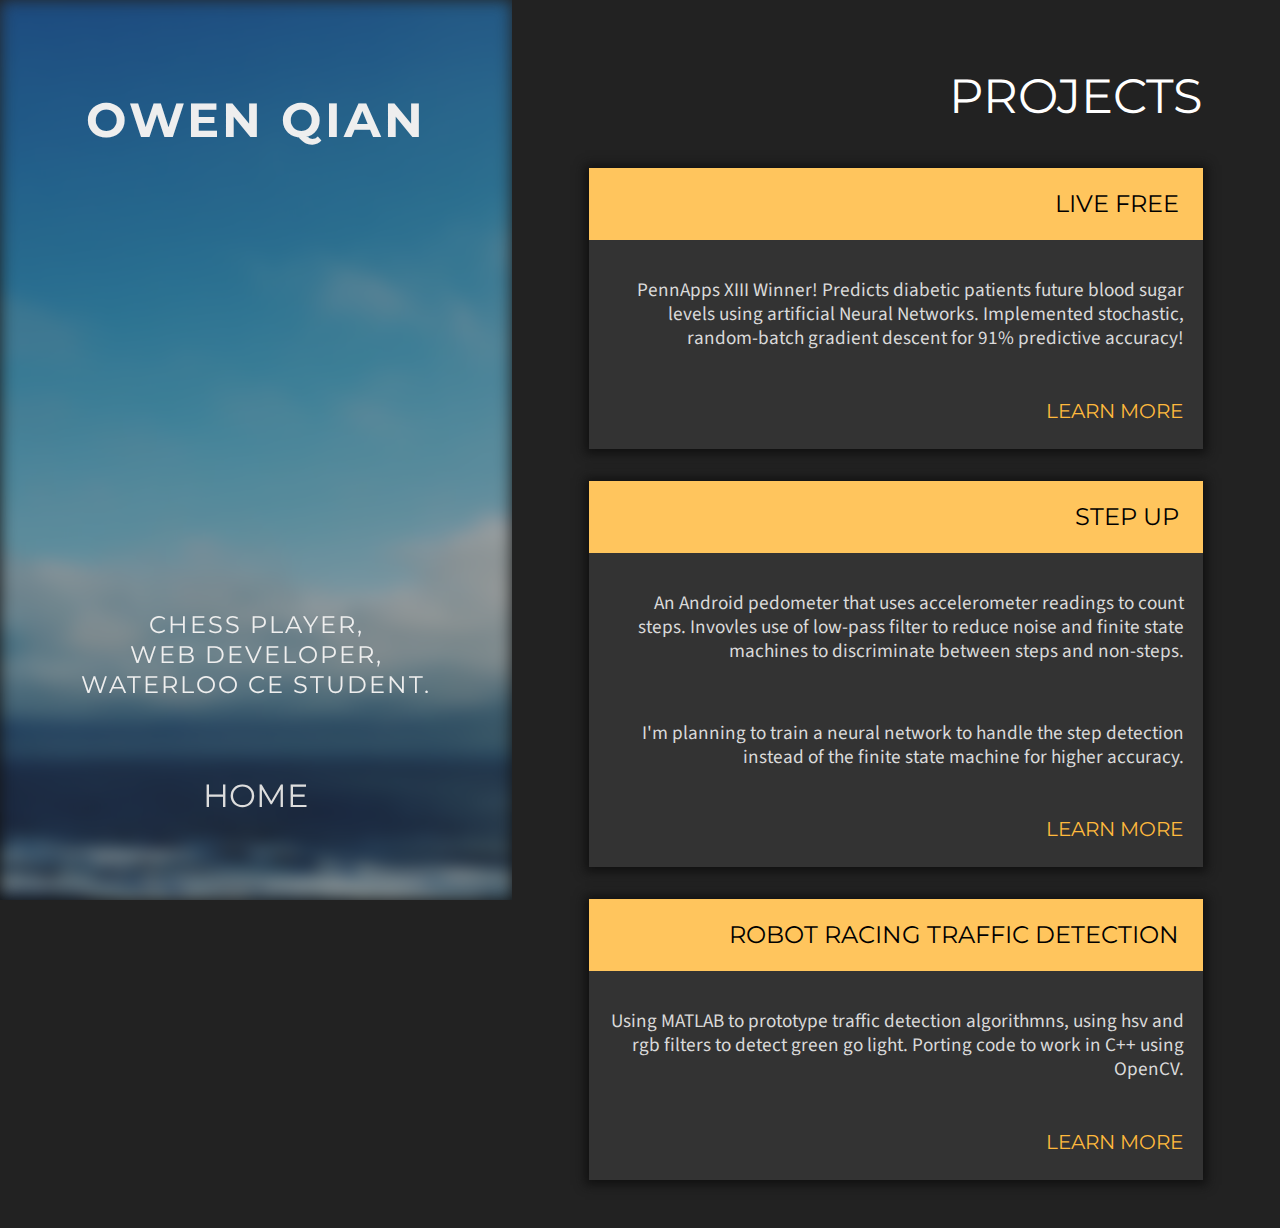
==== projects/index.html @ 70a14898 "added stepup, RR and updated both index.html" ====
<!doctype html>

<html>

    <head>
    <title>Owen Qian</title>
        
    <meta charset="utf-8">
    <meta http-equiv="X-UA-Compatible" content="IE=Edge">
    <meta name="viewport" content="width=device-width, initial-scale=1, maximum-scale=1, user-scalable=0">
    
    <link href="assets/images/favicon.png" rel="icon" type="image/png">
    <link href='https://fonts.googleapis.com/css?family=Montserrat:400,700|Source+Sans+Pro' rel='stylesheet' type='text/css'>
    <link href="global.css" rel="stylesheet">
    <link href="octicons/octicons.css" rel="stylesheet">
    </head>

    <body>
        
    <!-- scripts -->
    <script src="https://code.jquery.com/jquery-2.2.0.js"></script>
    <script src="script.js"></script>
       
    <!-- content -->
    <header>
        <div id="header-bg"></div>
        <h1 class="main-title">Owen Qian</h1>
        <section id="subheader">
            <h2>Chess player,<br> web developer, <br>Waterloo CE student.</h2>
            <nav>
                <ul>
                    <li><a href="http://owenqian.me">Home</a></li>
                </ul>
            </nav>
        </section>
    </header>
    <main>
    <section id="projects" class="info project-info">
        <h1>projects</h1>
        <div class="projects-container">
            <article id="project-1">
            <h2>Live Free</h2>
	    <p>PennApps XIII Winner! Predicts diabetic patients future blood sugar levels using artificial Neural Networks. Implemented stochastic, random-batch gradient descent for 91% predictive accuracy! </p>
            <a href="http://devpost.com/software/live-free" class="more">Learn More</a>
            </article>
            <article id="project-2">
            <h2>Step Up</h2>
            <p>An Android pedometer that uses accelerometer readings to count steps. Invovles use of low-pass filter to reduce noise and finite state machines to discriminate between steps and non-steps.</p>
	    <p>I'm planning to train a neural network to handle the step detection instead of the finite state machine for higher accuracy.</p>
            <a href="/projects/step_up.html" class="more">Learn More</a>
            </article>
		<article id="project-2">
			<h2>Robot Racing Traffic Detection</h2>
			<p>Using MATLAB to prototype traffic detection algorithmns, using hsv and rgb filters to detect green go light. Porting code to work in C++ using OpenCV.</p>
			<a href="/projects/RR.html" class="more">Learn more</a>
		</article>
        </div>
    </section>
    </main>
    </body>
</html>
---- projects/global.css ----
/* ---- STANDARD STYLING ---- */

html, body{
    background:#222;
    font:100%/150% 'Source Sans Pro', 'Helvetica', sans-serif;
    color:#dadada;
    text-align:right;
    width:100%;
    height:100%;
    padding:0;
    border:0;
    margin:0;
    overflow-x:hidden;
    overflow-y: auto;
    word-break: break-word;
    vertical-align: baseline;
}

main, section, article, header, footer, nav, aside, figure{ display:block;}

h1{
    font:300%/100% 'Montserrat', 'Source Sans Pro', 'Helvetica', sans-serif;
    color:#fff;
    text-transform: uppercase;
    text-align:right;
    padding:0.5em 0;
    margin:0.5em 0;
}

h2{ font:150%/100% 'Montserrat', 'Source Sans Pro', 'Helvetica', sans-serif;}

h3{ font:125%/150% 'Montserrat', 'Source Sans Pro', 'Helvetica', sans-serif}

p{ font-size:120%;}

a{
    color: #EDC063;
    text-decoration: none;
    text-transform: uppercase;
}

a:hover{ color:#EDCC94;}

/* --- HEADER --- */

header{
    position:fixed;
    top:0; left:0; 
    width:40%;
    height:100vh;
    background:linear-gradient(transparent, rgba(0,0,0,0.5));
    color:#eee;
    overflow:hidden;
    z-index:99;
}

#header-bg{
    position:absolute;
    width:100%; height:100%;
    background:right top/cover fixed no-repeat url('blueskies.jpg');
    -webkit-filter:blur(0);
    filter:blur(0);
    transition: all 0.5s ease-in-out;
    z-index:1;
}

#header-bg:before{
    position:absolute;
    left: 0;
    top:0;
    width:100%;
    height:100%;
    content:'';
    background:rgba(0,0,0,0.3);
    z-index:99; 
}

header:hover #header-bg{
    -webkit-filter:blur(8px);
    filter:blur(8px);
    transition: all 0.5s ease-in-out;
}

.main-title{
    position:relative;
    font-weight:700;
    padding:1.5em 0;
    color:#eee;
    letter-spacing:3px;
    text-align:center;
    text-transform: uppercase;
    z-index:99;
}

#subheader{
    position:absolute;
    bottom:0;
    width:100%;
    max-height:75vh;
    padding:3em 0;
    z-index: 99;
}

#subheader h2{
    line-height:125%;
    padding:1.5em;
    color:#eee;
    letter-spacing:2px;
    text-align:center;
    text-transform:uppercase;
}

/* ---- SITE NAVIGATION ---- */

nav{ width:100%; z-index:999;}

nav ul{
    display:block;
    width:70%;
    list-style:none;
    text-align:center;
    padding:0;
    margin:1em auto;
}

nav li{ display:inline-block; width:15em; margin:1em;}

nav a{
    display: inline-block;
    font:200%/150% 'Montserrat', 'Source Sans Pro', 'Helvetica', sans-serif;
    color:#ddd;
}

nav a:hover{ color:#fff;}

/* ---- LAYOUT ---- */

main{    
    position:absolute;
    top:0; right:0;
    width:60%;
    height:auto;
}

.info, #footer-content{
    position:relative;
    width:80%;
    margin:2em auto 3em auto; 
    z-index: 1;
}

/* -- about -- */

#about-content{ min-height:15em;}

.about-img{
    position:relative;
    float:right;
    width:12em;
    height:15em;
    margin:0 0 1em 1em;
}

/* -- blog and programming -- */

.blog-info{ margin:3em auto;}

.project-info{ margin:3em auto;}

article{
    background:#333;
    padding:0 0 1em 0;
    margin:1em auto 2em auto;
    box-shadow: 0 1px 10px 4px #111;
}

article h2{
    color:#000;
    text-transform: uppercase;
    background:#ffc55d;
    padding:1em;
    margin:0;
}

article p{ padding:1em;}

.more{
    display:block;
    padding:0.5em;
    margin:0 0.5em;
    font:125%/120% 'Montserrat', 'Source Sans Pro', 'Helvetica', sans-serif;
    color:#ffb93d;
}

.more:hover{ color:#ffc55d;}

/* -- footer -- */

footer{ width:100%; text-align:center;}

footer h1{ color:#fff;}

#footer-content .mega-octicon{ font-size:64px;}

.icon-with-info{
    display:inline-block;
    width:100px;
    padding:0 1em;
    margin:1em;
    font-family: 'Montserrat', 'Source Sans Pro', 'Helvetica', sans-serif;
    text-align:center;
    text-transform:capitalize;
}

.icon-desc{ display:block;}

/* ---- BLOG/PROJECT POST CONTENT ---- */

.post-content{
    position: relative;
    width:80%;
    text-align: left;
    padding-bottom:1em;
    margin:0 auto;
}

.post-content h1{
    font-size: 200%;
    text-align: left;
    text-transform: none;
    padding:1em 0;
    margin:1em 0 0.5em 0;
}

.post-info{ position:relative; top:0; font-size: 110%;}

.post-info h2{ font-size: 125%; padding:0 0 0.5em 0; margin:0;}

.post-tags{ color: #ffc55d; }

.post-tags:hover{ color:#6495ed; }

.post-content p{ line-height:150%; text-align: left;}
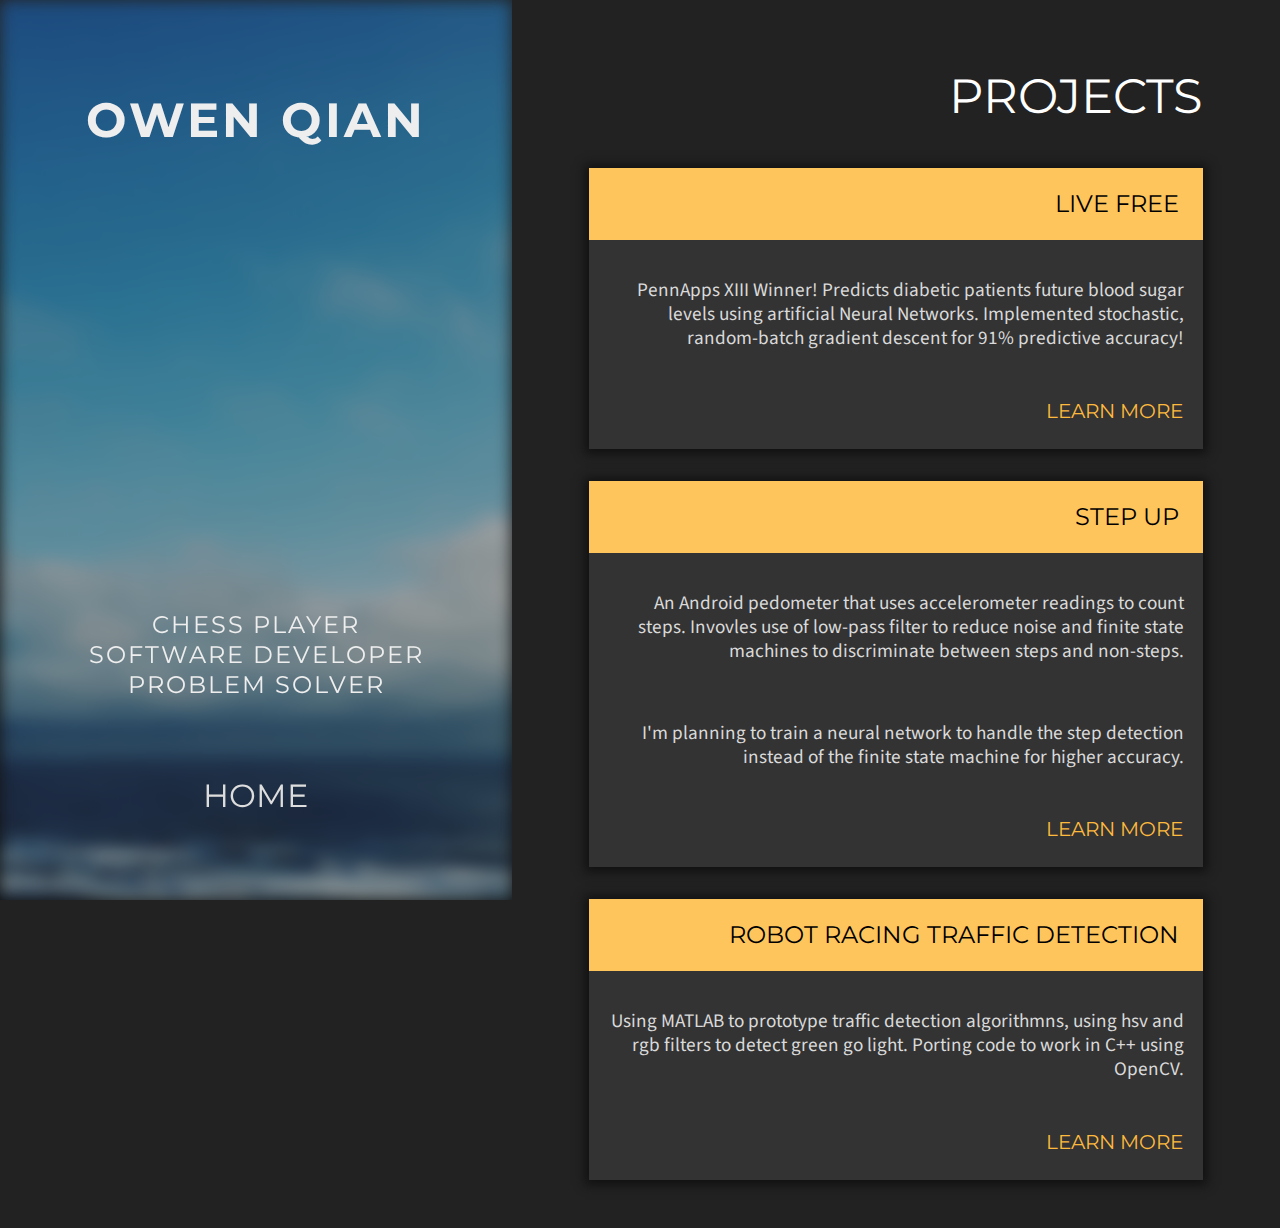
==== commit c546a615: "Updated RR page and fixed font" ====
--- a/projects/index.html
+++ b/projects/index.html
@@ -26,7 +26,7 @@
         <div id="header-bg"></div>
         <h1 class="main-title">Owen Qian</h1>
         <section id="subheader">
-            <h2>Chess player,<br> web developer, <br>Waterloo CE student.</h2>
+            <h2>Chess player<br> Software Developer<br>Problem Solver</h2>
             <nav>
                 <ul>
                     <li><a href="http://owenqian.me">Home</a></li>
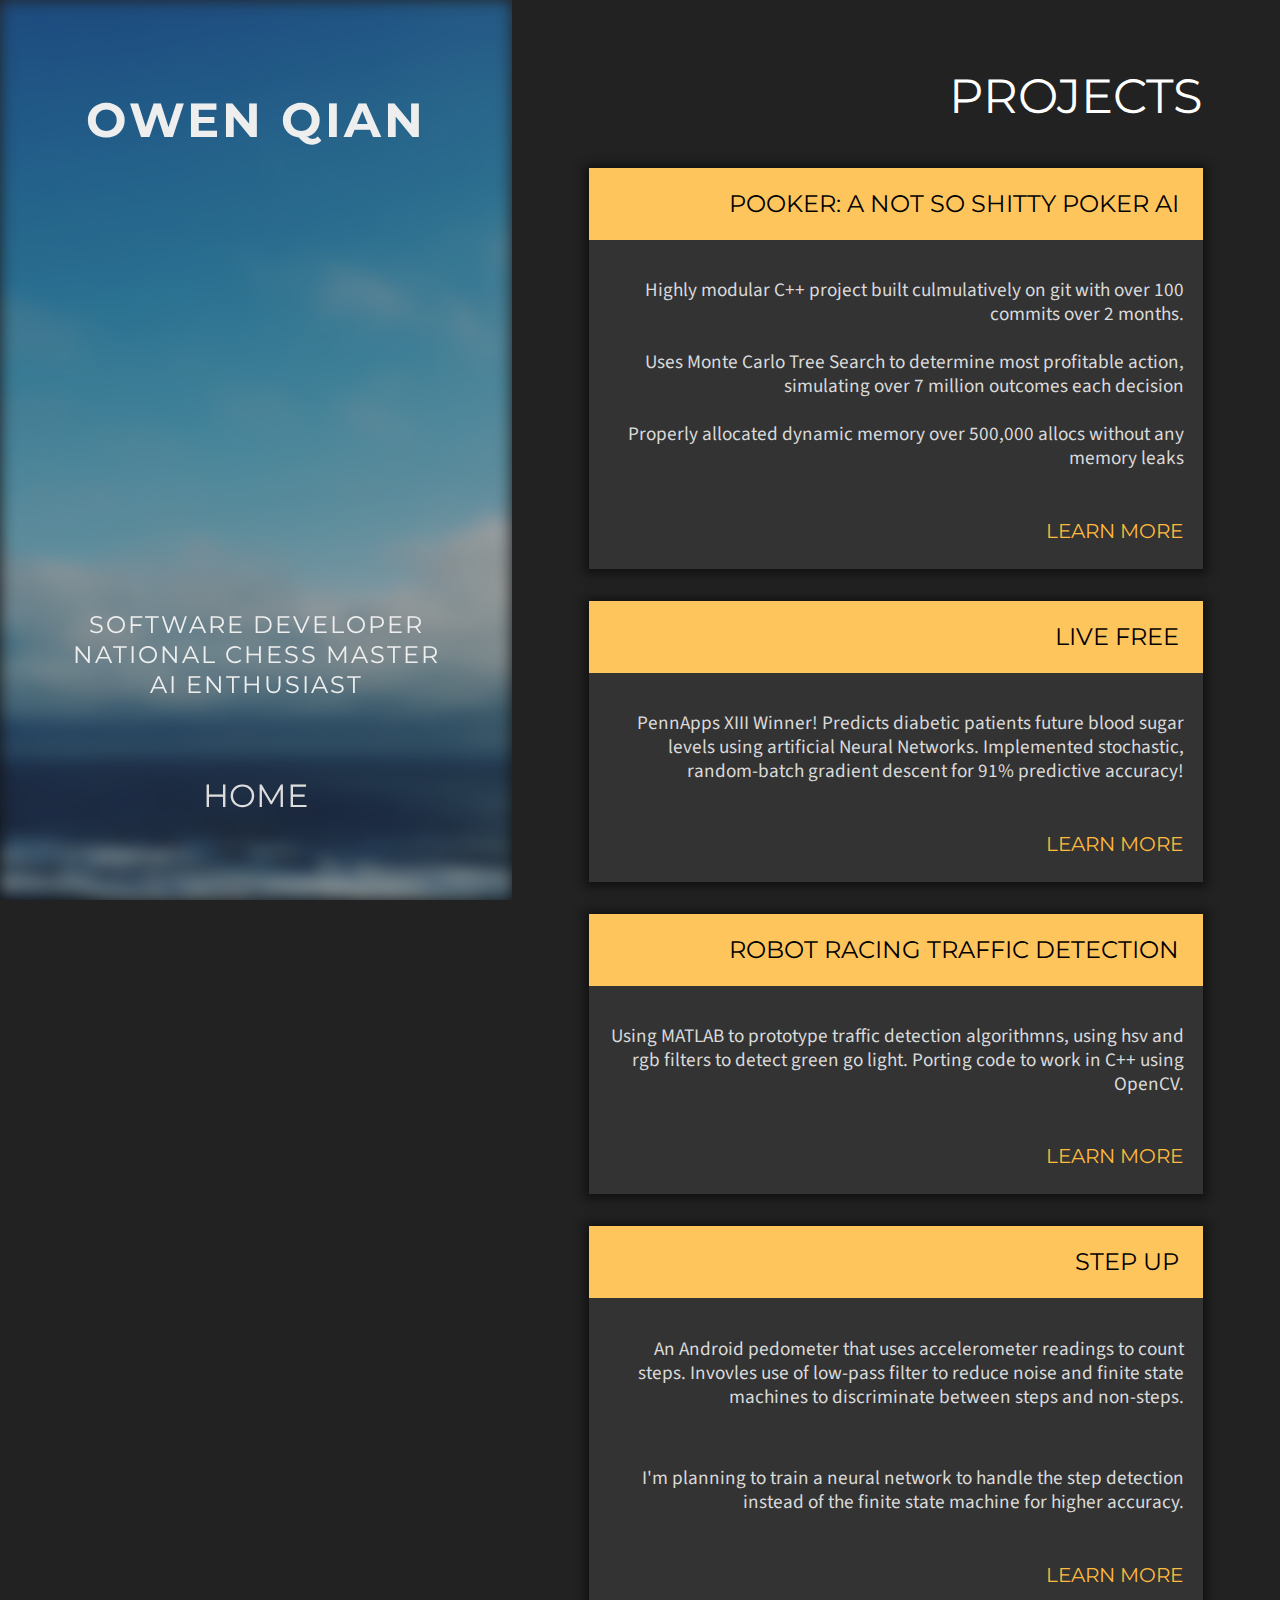
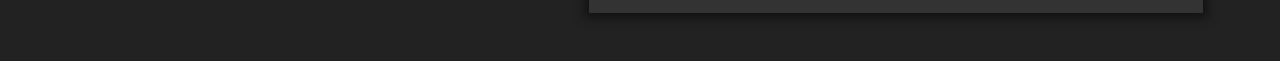
==== commit 86e3931f: "Added pooker to projects/index.html; updated about in main page" ====
--- a/projects/index.html
+++ b/projects/index.html
@@ -26,10 +26,10 @@
         <div id="header-bg"></div>
         <h1 class="main-title">Owen Qian</h1>
         <section id="subheader">
-            <h2>Chess player<br> Software Developer<br>Problem Solver</h2>
+            <h2>Software Developer<br>National Chess Master<br>AI Enthusiast</h2>
             <nav>
                 <ul>
-                    <li><a href="http://owenqian.me">Home</a></li>
+                    <li><a href="../">Home</a></li>
                 </ul>
             </nav>
         </section>
@@ -38,22 +38,32 @@
     <section id="projects" class="info project-info">
         <h1>projects</h1>
         <div class="projects-container">
+        <article id="pooker">
+            <h2> Pooker: A Not So Shitty Poker AI </h2>
+            <p>
+                Highly modular C++ project built culmulatively on git with over 100 commits over 2 months.
+                <br><br>Uses Monte Carlo Tree Search to determine most profitable action, simulating over 7 million outcomes each decision
+                <br><br>Properly allocated dynamic memory over 500,000 allocs without any memory leaks 
+            </p>
+            <a href="http://github.com/OwenQian/Pooker" class="more"> Learn More </a>
+        </article>
+
             <article id="project-1">
             <h2>Live Free</h2>
 	    <p>PennApps XIII Winner! Predicts diabetic patients future blood sugar levels using artificial Neural Networks. Implemented stochastic, random-batch gradient descent for 91% predictive accuracy! </p>
             <a href="http://devpost.com/software/live-free" class="more">Learn More</a>
-            </article>
-            <article id="project-2">
-            <h2>Step Up</h2>
-            <p>An Android pedometer that uses accelerometer readings to count steps. Invovles use of low-pass filter to reduce noise and finite state machines to discriminate between steps and non-steps.</p>
-	    <p>I'm planning to train a neural network to handle the step detection instead of the finite state machine for higher accuracy.</p>
-            <a href="/projects/step_up.html" class="more">Learn More</a>
             </article>
 		<article id="project-2">
 			<h2>Robot Racing Traffic Detection</h2>
 			<p>Using MATLAB to prototype traffic detection algorithmns, using hsv and rgb filters to detect green go light. Porting code to work in C++ using OpenCV.</p>
 			<a href="/projects/RR.html" class="more">Learn more</a>
 		</article>
+        <article id="project-2">
+            <h2>Step Up</h2>
+            <p>An Android pedometer that uses accelerometer readings to count steps. Invovles use of low-pass filter to reduce noise and finite state machines to discriminate between steps and non-steps.</p>
+	    <p>I'm planning to train a neural network to handle the step detection instead of the finite state machine for higher accuracy.</p>
+            <a href="/projects/step_up.html" class="more">Learn More</a>
+        </article>
         </div>
     </section>
     </main>
